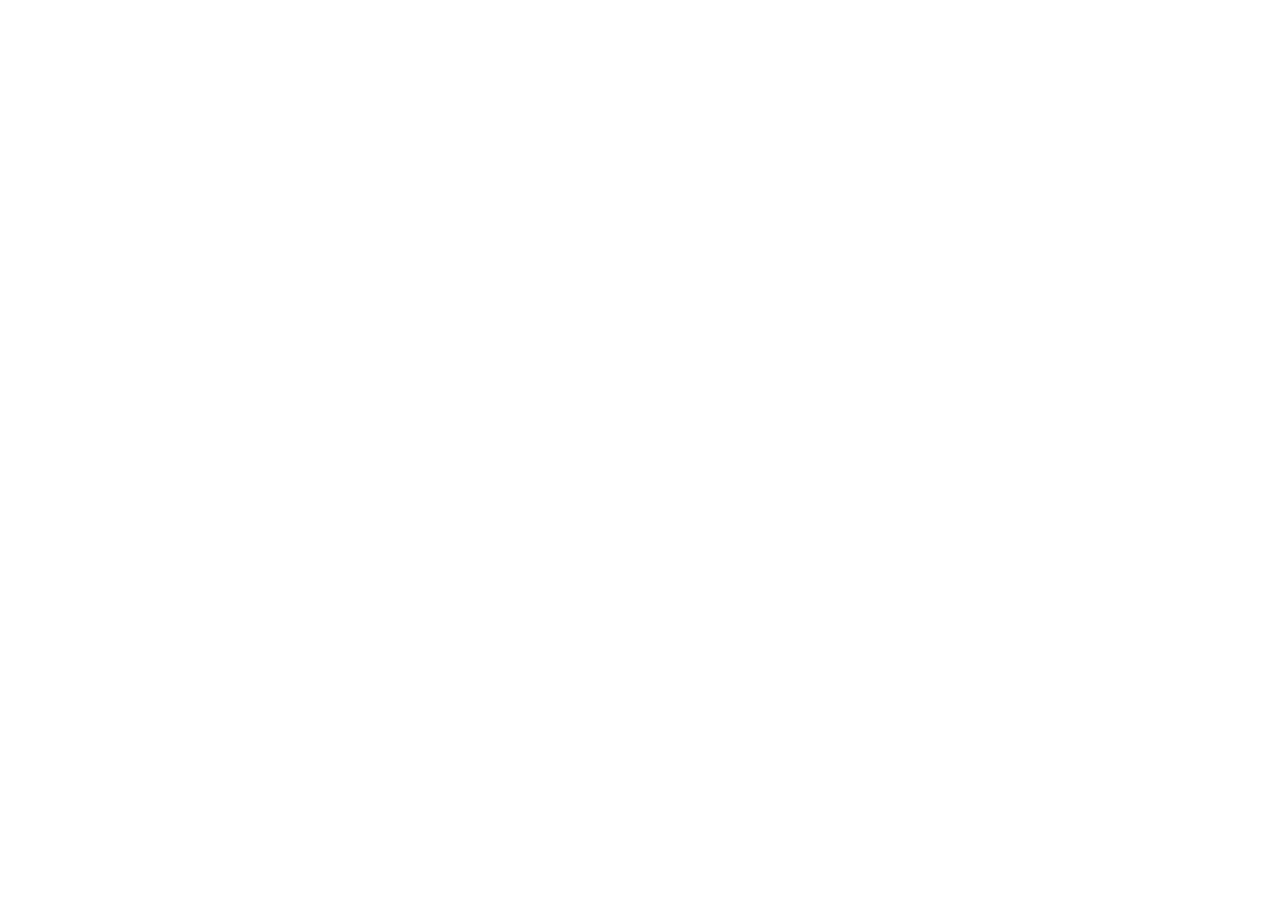
==== pages/index.html @ 053a92be "organização pastas" ====
<!DOCTYPE html>
<html lang="pt-br">
<head>
    <meta charset="UTF-8">
    <meta name="viewport" content="width=device-width, initial-scale=1.0">
    <title>BugOrNot</title>
</head>
<body>
    
</body>
</html>
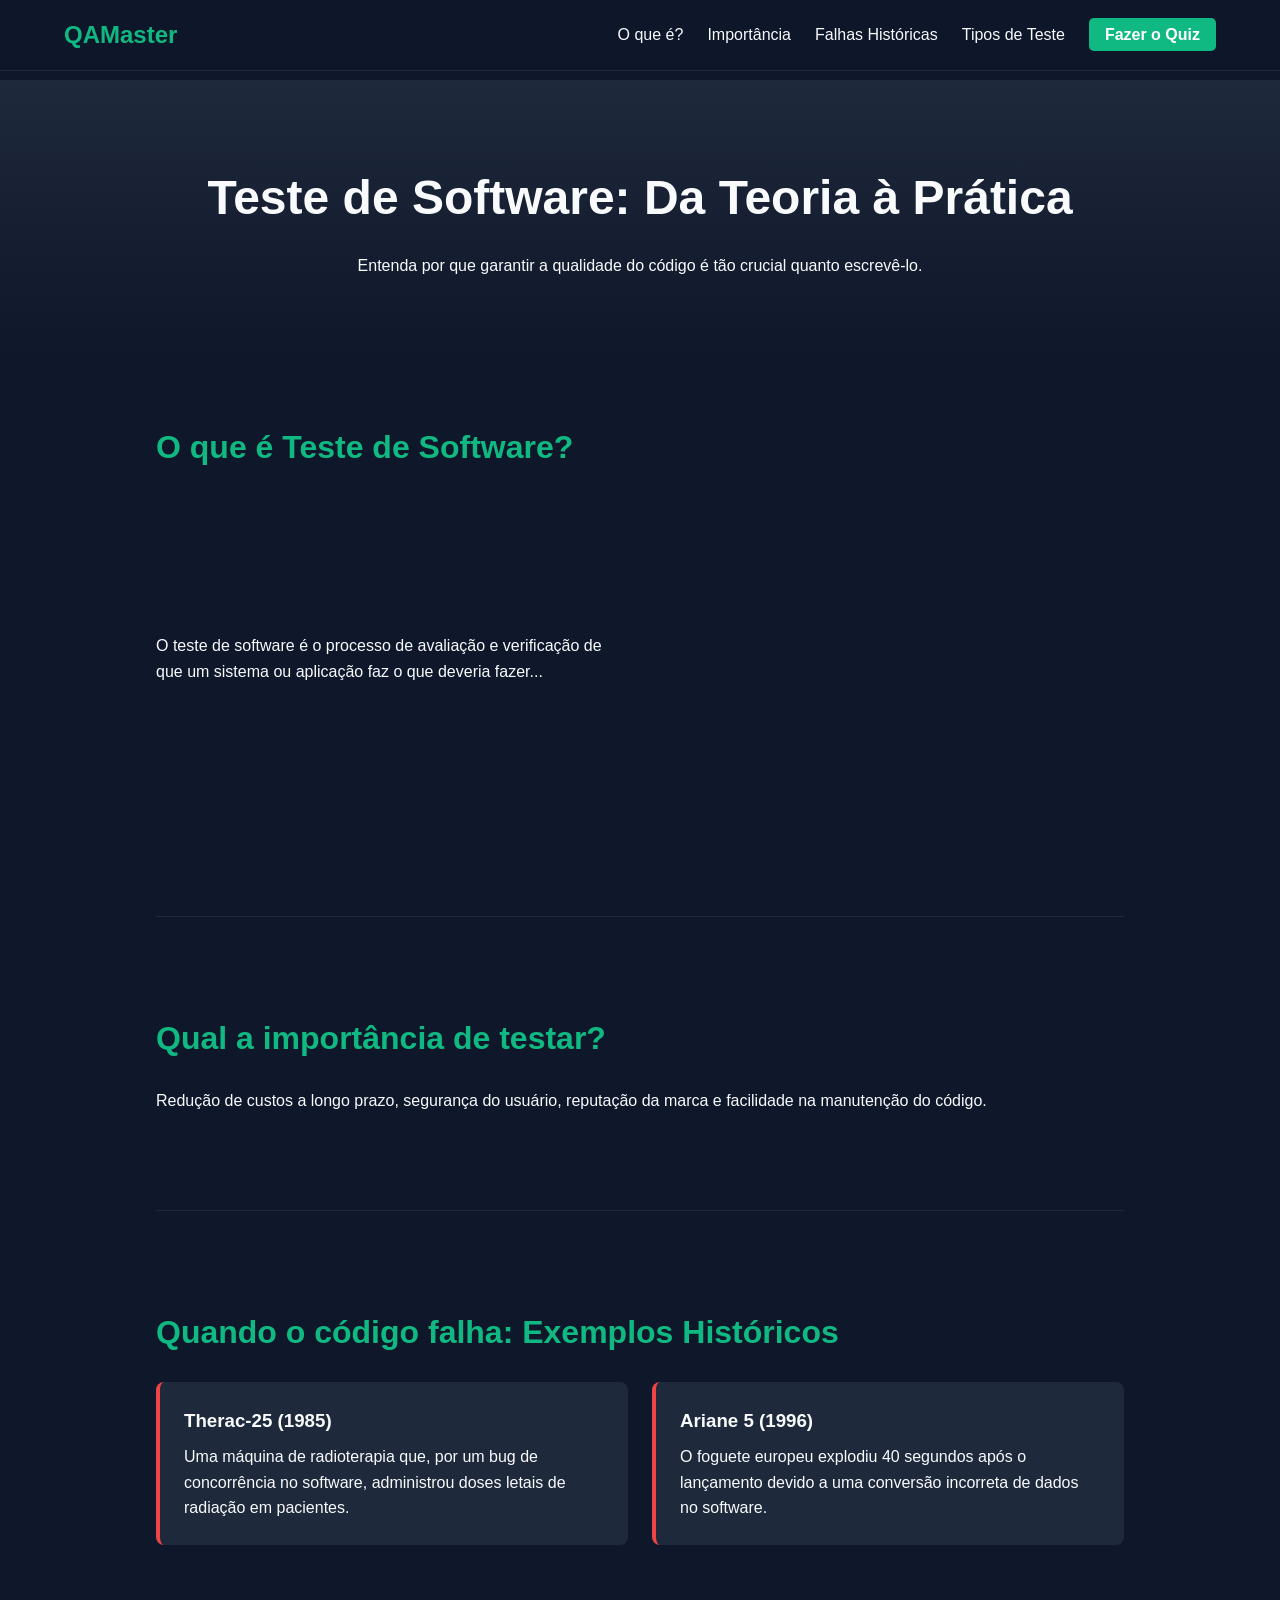
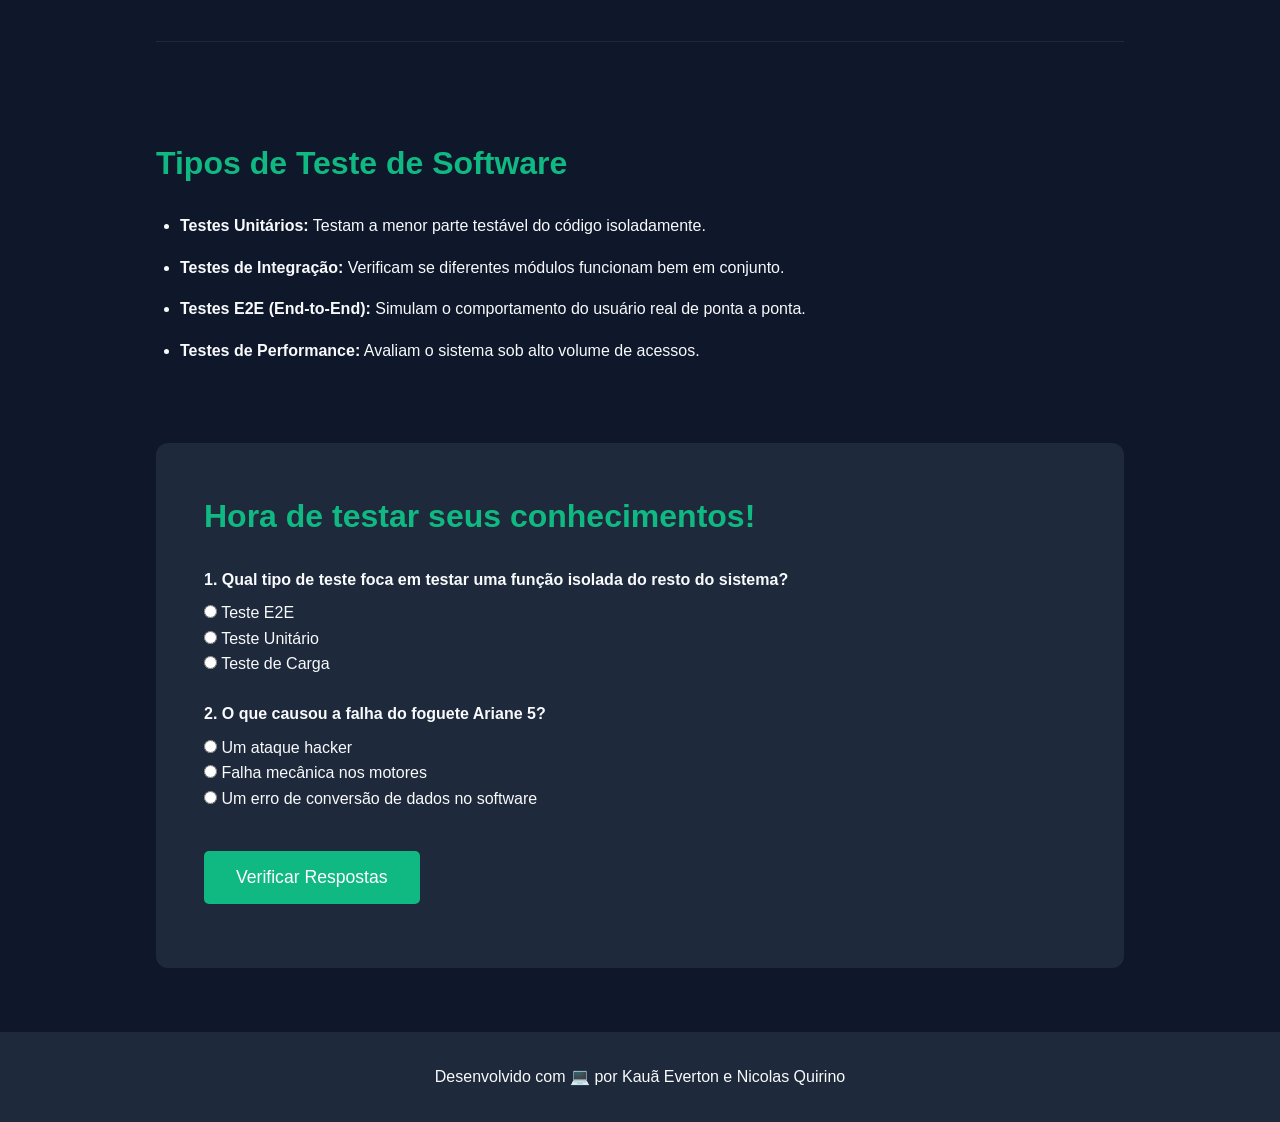
==== commit bac30181: "Estilização Add Style e Organization Files" ====
--- a/pages/index.html
+++ b/pages/index.html
@@ -1,11 +1,95 @@
 <!DOCTYPE html>
-<html lang="pt-br">
+<html lang="pt-BR">
 <head>
     <meta charset="UTF-8">
     <meta name="viewport" content="width=device-width, initial-scale=1.0">
-    <title>BugOrNot</title>
+    <title>QAMaster | O Guia do Teste de Software</title>
+    <!-- Importação do CSS com caminho relativo saindo da pasta pages -->
+    <link rel="stylesheet" href="/assets/CSS/style.css">
 </head>
 <body>
-    
+
+    <!-- Container do Header Dinâmico -->
+    <div id="header-container"></div>
+
+    <!-- Conteúdo Principal da Página -->
+    <main class="container">
+        
+        <section id="o-que-e" class="content-section">
+            <h2>O que é Teste de Software?</h2>
+            <div class="split-layout">
+                <div class="text-content">
+                    <p>O teste de software é o processo de avaliação e verificação de que um sistema ou aplicação faz o que deveria fazer...</p>
+                </div>
+                <div class="video-container">
+                    <iframe width="100%" height="315" src="https://www.youtube.com/embed/SEU_VIDEO_AQUI" title="YouTube video player" frameborder="0" allowfullscreen></iframe>
+                </div>
+            </div>
+        </section>
+
+        <hr class="divider">
+
+        <section id="importancia" class="content-section">
+            <h2>Qual a importância de testar?</h2>
+            <p>Redução de custos a longo prazo, segurança do usuário, reputação da marca e facilidade na manutenção do código.</p>
+        </section>
+
+        <hr class="divider">
+
+        <section id="exemplos" class="content-section">
+            <h2>Quando o código falha: Exemplos Históricos</h2>
+            <div class="cards-grid">
+                <div class="card">
+                    <h3>Therac-25 (1985)</h3>
+                    <p>Uma máquina de radioterapia que, por um bug de concorrência no software, administrou doses letais de radiação em pacientes.</p>
+                </div>
+                <div class="card">
+                    <h3>Ariane 5 (1996)</h3>
+                    <p>O foguete europeu explodiu 40 segundos após o lançamento devido a uma conversão incorreta de dados no software.</p>
+                </div>
+            </div>
+        </section>
+
+        <hr class="divider">
+
+        <section id="tipos" class="content-section">
+            <h2>Tipos de Teste de Software</h2>
+            <ul class="styled-list">
+                <li><strong>Testes Unitários:</strong> Testam a menor parte testável do código isoladamente.</li>
+                <li><strong>Testes de Integração:</strong> Verificam se diferentes módulos funcionam bem em conjunto.</li>
+                <li><strong>Testes E2E (End-to-End):</strong> Simulam o comportamento do usuário real de ponta a ponta.</li>
+                <li><strong>Testes de Performance:</strong> Avaliam o sistema sob alto volume de acessos.</li>
+            </ul>
+        </section>
+
+        <section id="quiz" class="quiz-section">
+            <h2>Hora de testar seus conhecimentos!</h2>
+            <form id="quiz-form">
+                <div class="question">
+                    <p>1. Qual tipo de teste foca em testar uma função isolada do resto do sistema?</p>
+                    <label><input type="radio" name="q1" value="a"> Teste E2E</label><br>
+                    <label><input type="radio" name="q1" value="b"> Teste Unitário</label><br>
+                    <label><input type="radio" name="q1" value="c"> Teste de Carga</label>
+                </div>
+                
+                <div class="question">
+                    <p>2. O que causou a falha do foguete Ariane 5?</p>
+                    <label><input type="radio" name="q2" value="a"> Um ataque hacker</label><br>
+                    <label><input type="radio" name="q2" value="b"> Falha mecânica nos motores</label><br>
+                    <label><input type="radio" name="q2" value="c"> Um erro de conversão de dados no software</label>
+                </div>
+
+                <button type="button" class="btn-submit" onclick="verificarQuiz()">Verificar Respostas</button>
+            </form>
+            <div id="resultado-quiz"></div>
+        </section>
+
+    </main>
+
+    <!-- Container do Footer Dinâmico -->
+    <div id="footer-container"></div>
+
+    <!-- Importação do JS com caminho relativo saindo da pasta pages -->
+    <script src="../assets/JS/script.js"></script>
 </body>
 </html>
--- a/assets/CSS/style.css
+++ b/assets/CSS/style.css
@@ -0,0 +1,186 @@
+/* Variáveis de Cores (Tema Tech/Dark) */
+:root {
+    --bg-color: #0f172a;
+    --text-color: #f8fafc;
+    --primary-color: #10b981; /* Verde "Teste Passou" */
+    --secondary-color: #1e293b;
+    --accent-color: #3b82f6;
+}
+
+/* Reset Básico */
+* {
+    margin: 0;
+    padding: 0;
+    box-sizing: border-box;
+    font-family: 'Segoe UI', Tahoma, Geneva, Verdana, sans-serif;
+}
+
+body {
+    background-color: var(--bg-color);
+    color: var(--text-color);
+    line-height: 1.6;
+}
+
+/* Navegação */
+.navbar {
+    display: flex;
+    justify-content: space-between;
+    align-items: center;
+    padding: 1rem 5%;
+    background-color: rgba(15, 23, 42, 0.9);
+    position: fixed;
+    width: 100%;
+    top: 0;
+    backdrop-filter: blur(10px);
+    z-index: 1000;
+    border-bottom: 1px solid var(--secondary-color);
+}
+
+.logo {
+    font-size: 1.5rem;
+    font-weight: bold;
+    color: var(--primary-color);
+}
+
+.nav-links {
+    list-style: none;
+    display: flex;
+    gap: 1.5rem;
+    align-items: center;
+}
+
+.nav-links a {
+    color: var(--text-color);
+    text-decoration: none;
+    transition: color 0.3s;
+}
+
+.nav-links a:hover {
+    color: var(--primary-color);
+}
+
+.btn-quiz {
+    background-color: var(--primary-color);
+    padding: 0.5rem 1rem;
+    border-radius: 5px;
+    color: #fff !important;
+    font-weight: bold;
+}
+
+/* Hero Section */
+.hero {
+    margin-top: 80px;
+    text-align: center;
+    padding: 5rem 1rem;
+    background: linear-gradient(180deg, var(--secondary-color) 0%, var(--bg-color) 100%);
+}
+
+.hero h1 {
+    font-size: 3rem;
+    margin-bottom: 1rem;
+}
+
+/* Estrutura Principal */
+.container {
+    max-width: 1000px;
+    margin: 0 auto;
+    padding: 0 1rem;
+}
+
+.content-section {
+    padding: 4rem 0;
+    scroll-margin-top: 80px; /* Evita que o menu fixo cubra o título ao clicar na âncora */
+}
+
+h2 {
+    color: var(--primary-color);
+    margin-bottom: 1.5rem;
+    font-size: 2rem;
+}
+
+/* Layout Texto + Vídeo */
+.split-layout {
+    display: flex;
+    gap: 2rem;
+    align-items: center;
+}
+
+.text-content, .video-container {
+    flex: 1;
+}
+
+.divider {
+    border: 0;
+    height: 1px;
+    background: var(--secondary-color);
+    margin: 2rem 0;
+}
+
+/* Grid de Cards */
+.cards-grid {
+    display: grid;
+    grid-template-columns: repeat(auto-fit, minmax(300px, 1fr));
+    gap: 1.5rem;
+}
+
+.card {
+    background-color: var(--secondary-color);
+    padding: 1.5rem;
+    border-radius: 8px;
+    border-left: 4px solid #ef4444; /* Vermelho para indicar falha */
+}
+
+.card h3 {
+    margin-bottom: 0.5rem;
+}
+
+/* Lista Estilizada */
+.styled-list li {
+    margin-bottom: 1rem;
+    margin-left: 1.5rem;
+}
+
+/* Seção de Quiz */
+.quiz-section {
+    background-color: var(--secondary-color);
+    padding: 3rem;
+    border-radius: 12px;
+    margin-bottom: 4rem;
+}
+
+.question {
+    margin-bottom: 1.5rem;
+}
+
+.question p {
+    font-weight: bold;
+    margin-bottom: 0.5rem;
+}
+
+.btn-submit {
+    background-color: var(--primary-color);
+    color: #fff;
+    border: none;
+    padding: 1rem 2rem;
+    font-size: 1.1rem;
+    border-radius: 5px;
+    cursor: pointer;
+    margin-top: 1rem;
+    transition: background 0.3s;
+}
+
+.btn-submit:hover {
+    background-color: #059669;
+}
+
+#resultado-quiz {
+    margin-top: 1rem;
+    font-size: 1.2rem;
+    font-weight: bold;
+}
+
+footer {
+    text-align: center;
+    padding: 2rem;
+    background-color: var(--secondary-color);
+}
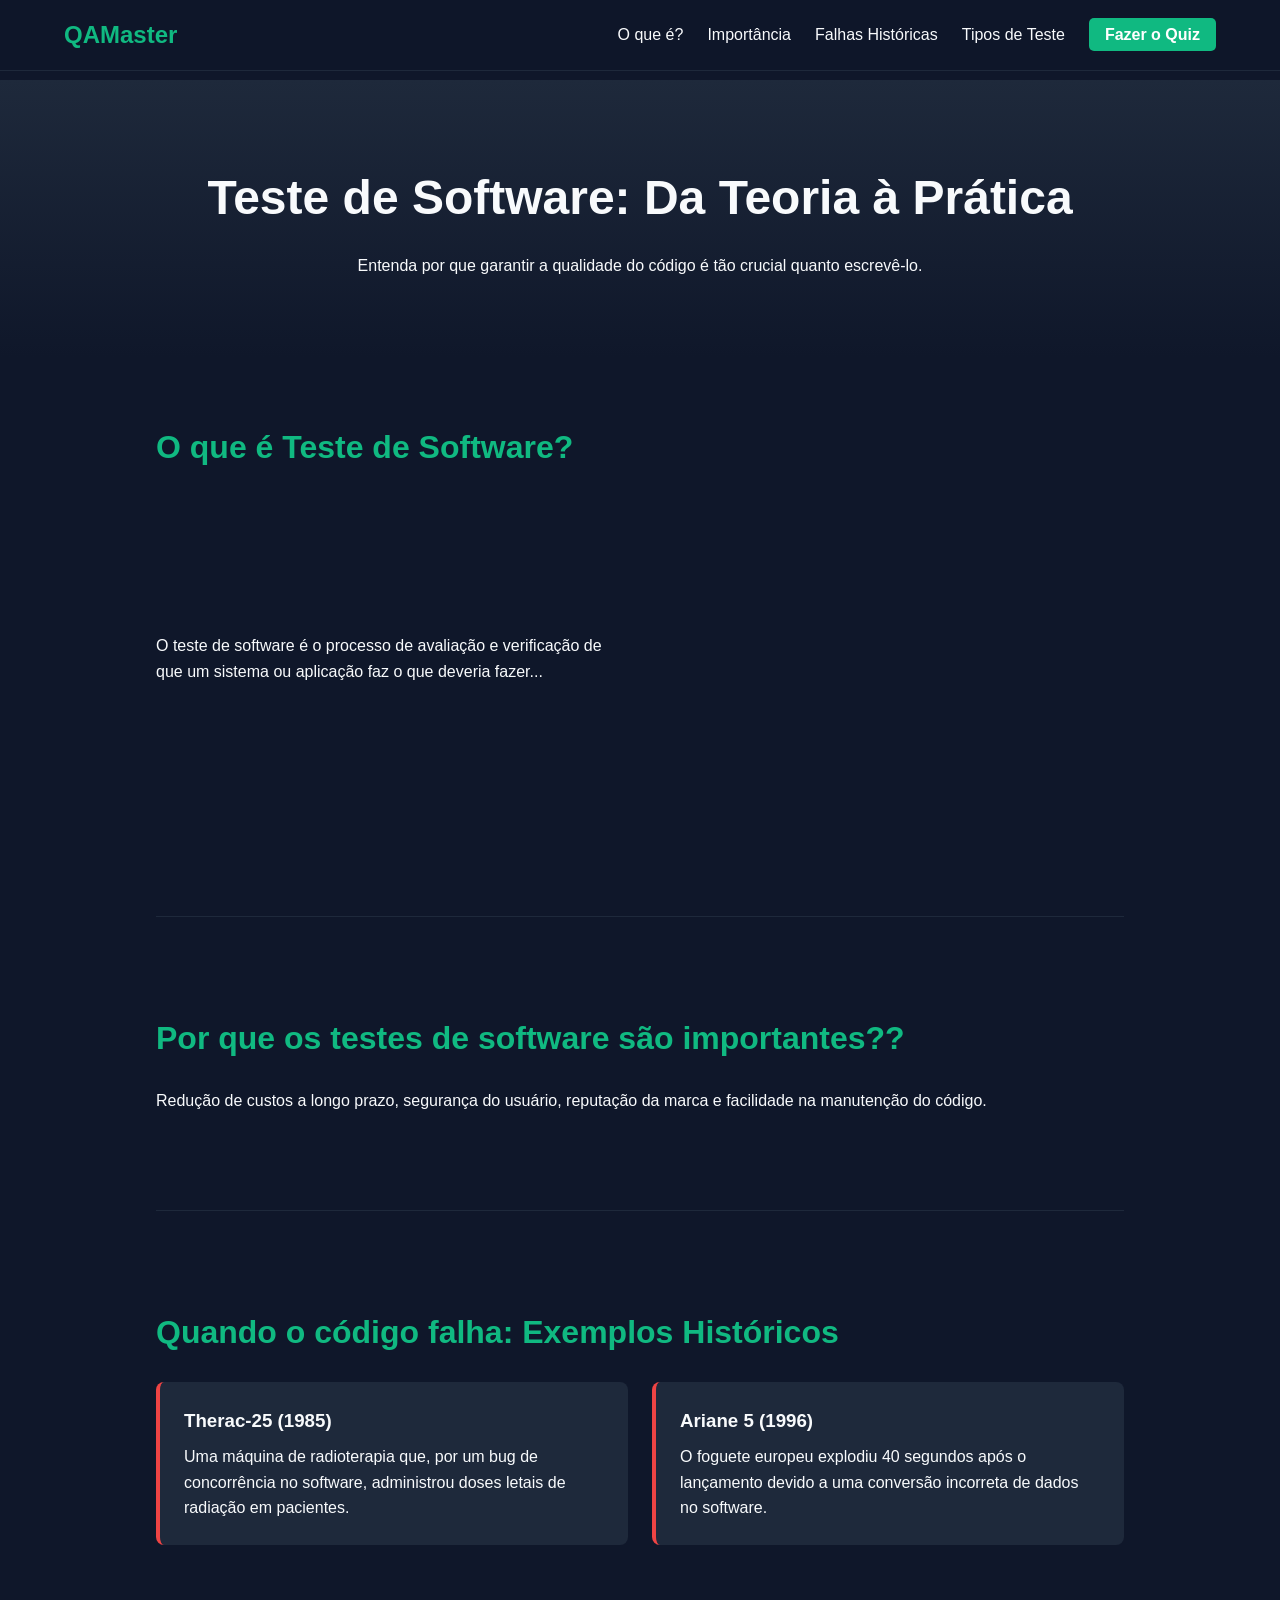
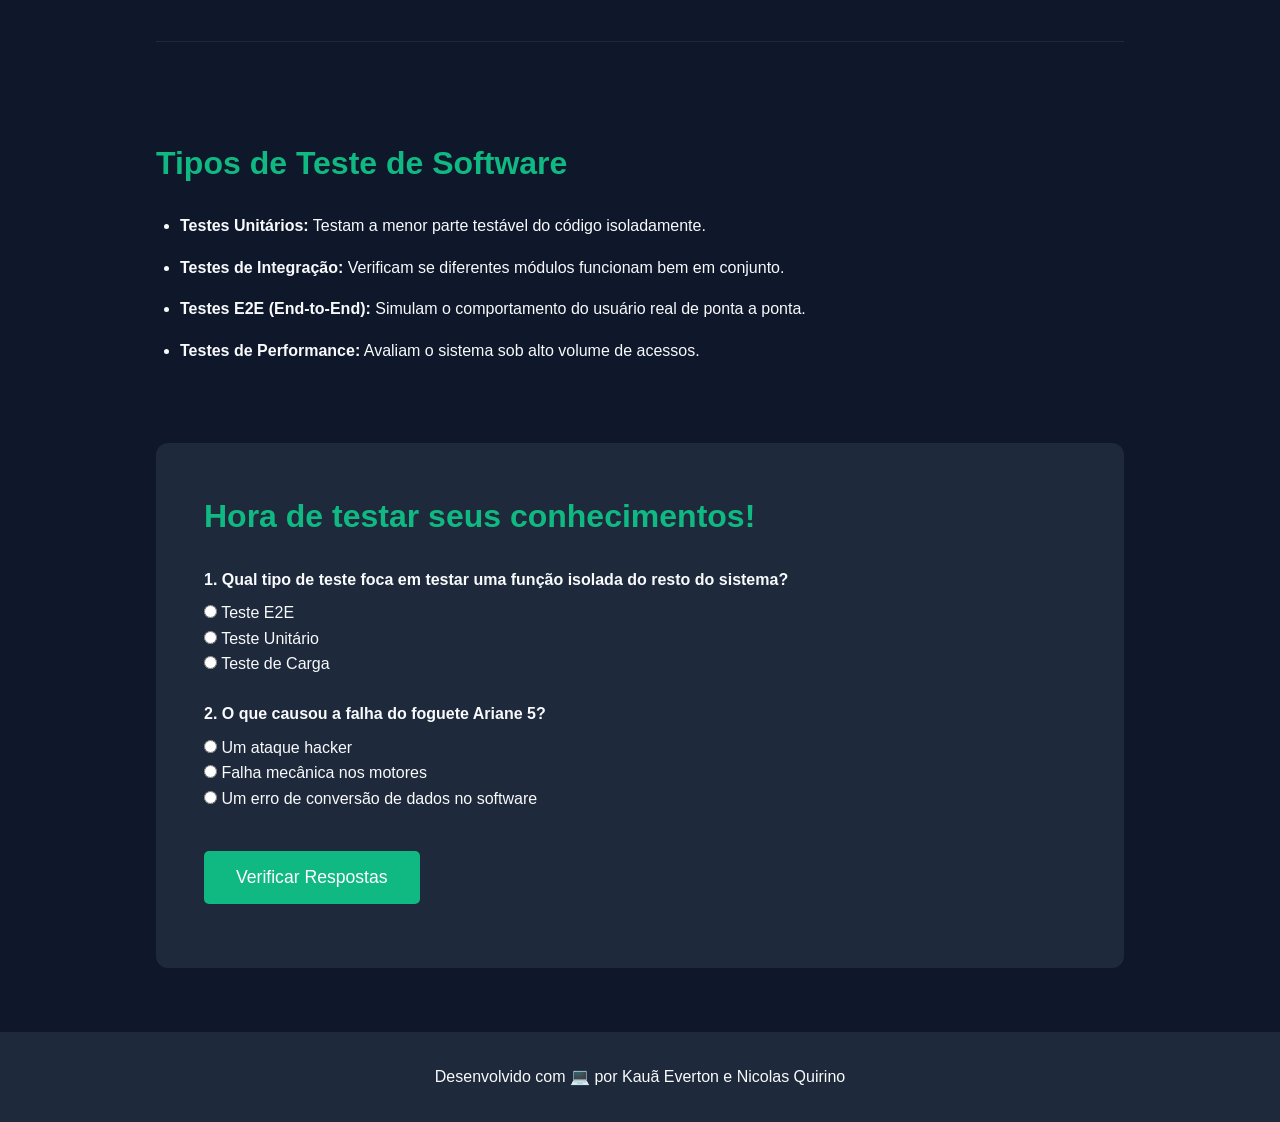
==== commit e2ed9969: "upload video teste QA video de QA" ====
--- a/pages/index.html
+++ b/pages/index.html
@@ -3,7 +3,7 @@
 <head>
     <meta charset="UTF-8">
     <meta name="viewport" content="width=device-width, initial-scale=1.0">
-    <title>QAMaster | O Guia do Teste de Software</title>
+    <title>BugOrNot | O Guia do Teste de Software</title>
     <!-- Importação do CSS com caminho relativo saindo da pasta pages -->
     <link rel="stylesheet" href="/assets/CSS/style.css">
 </head>
@@ -22,7 +22,7 @@
                     <p>O teste de software é o processo de avaliação e verificação de que um sistema ou aplicação faz o que deveria fazer...</p>
                 </div>
                 <div class="video-container">
-                    <iframe width="100%" height="315" src="https://www.youtube.com/embed/SEU_VIDEO_AQUI" title="YouTube video player" frameborder="0" allowfullscreen></iframe>
+                    <iframe width="100%" height="315" src="https://www.youtube.com/embed/NnamjfPYuiY?si=nQXIBJLtwQAOxRSI" title="YouTube video player" frameborder="0" allowfullscreen></iframe>
                 </div>
             </div>
         </section>
@@ -30,7 +30,7 @@
         <hr class="divider">
 
         <section id="importancia" class="content-section">
-            <h2>Qual a importância de testar?</h2>
+            <h2>Por que os testes de software são importantes??</h2>
             <p>Redução de custos a longo prazo, segurança do usuário, reputação da marca e facilidade na manutenção do código.</p>
         </section>
 
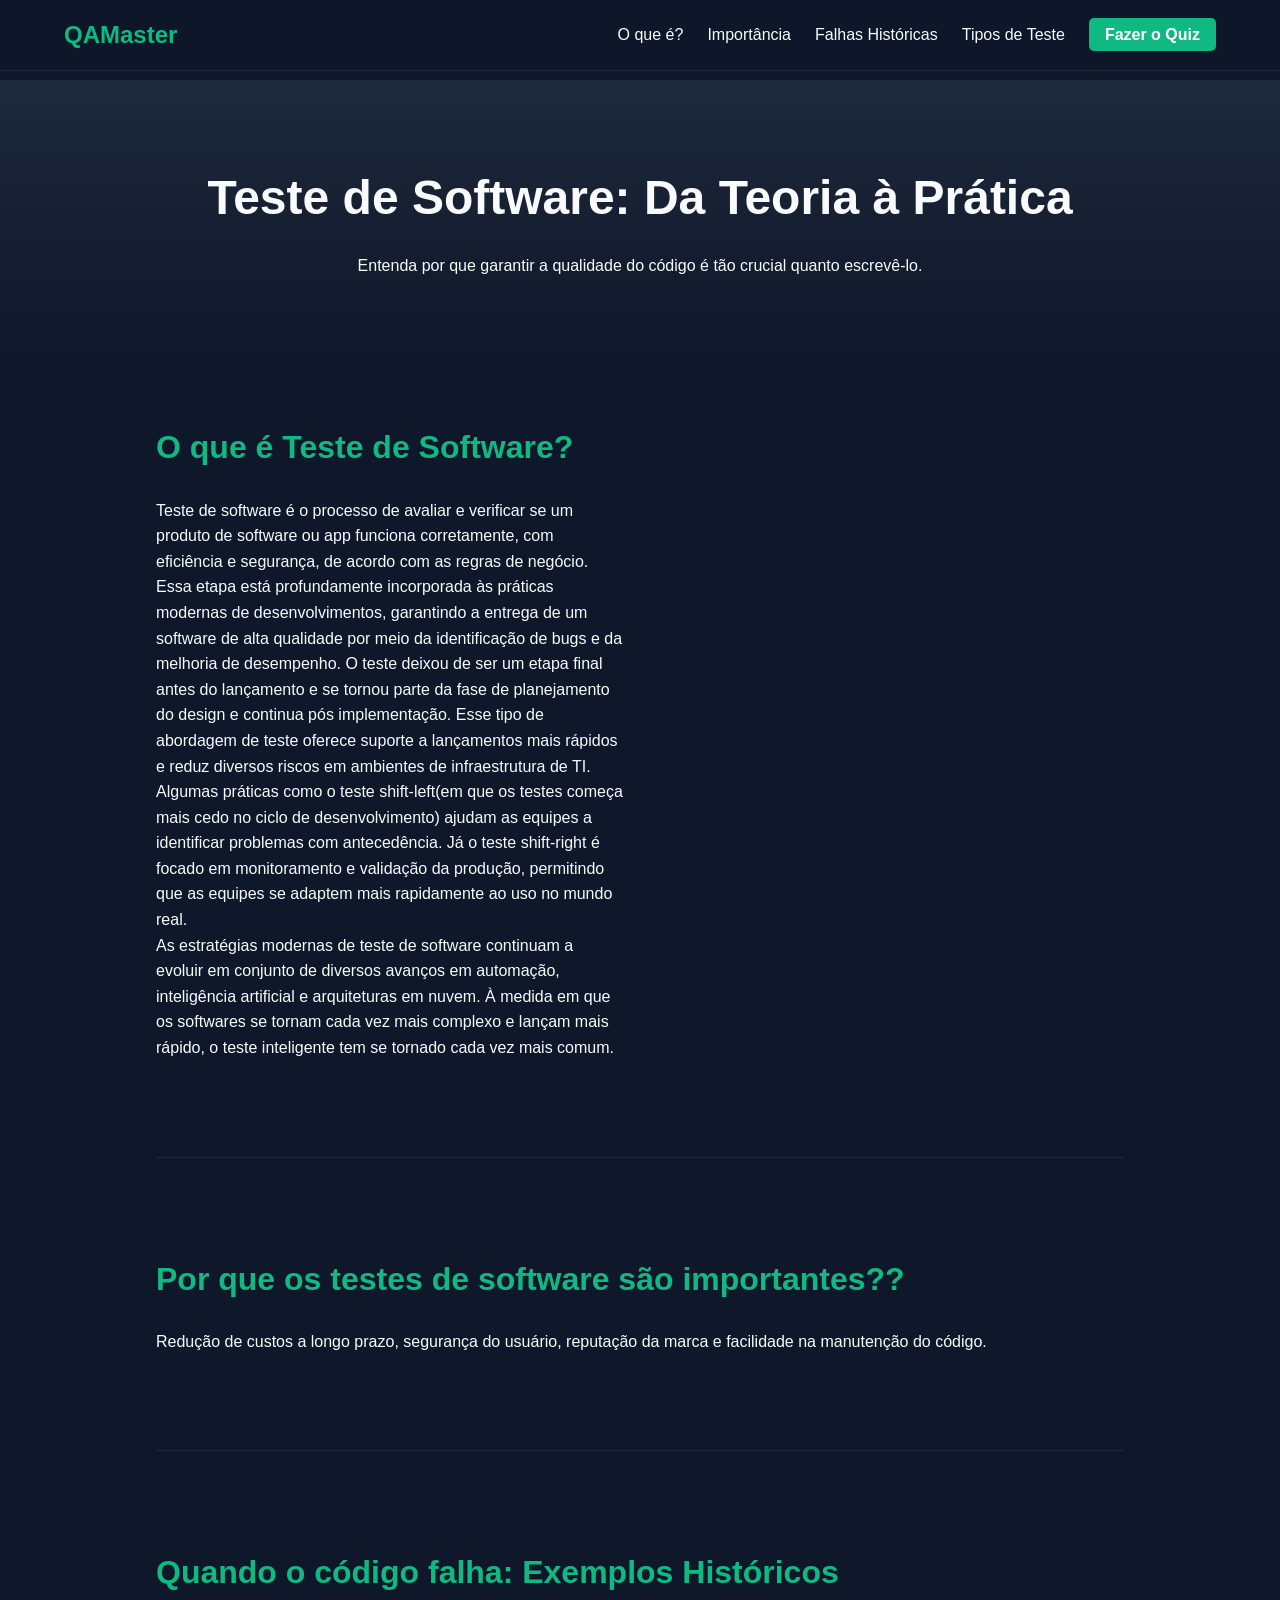
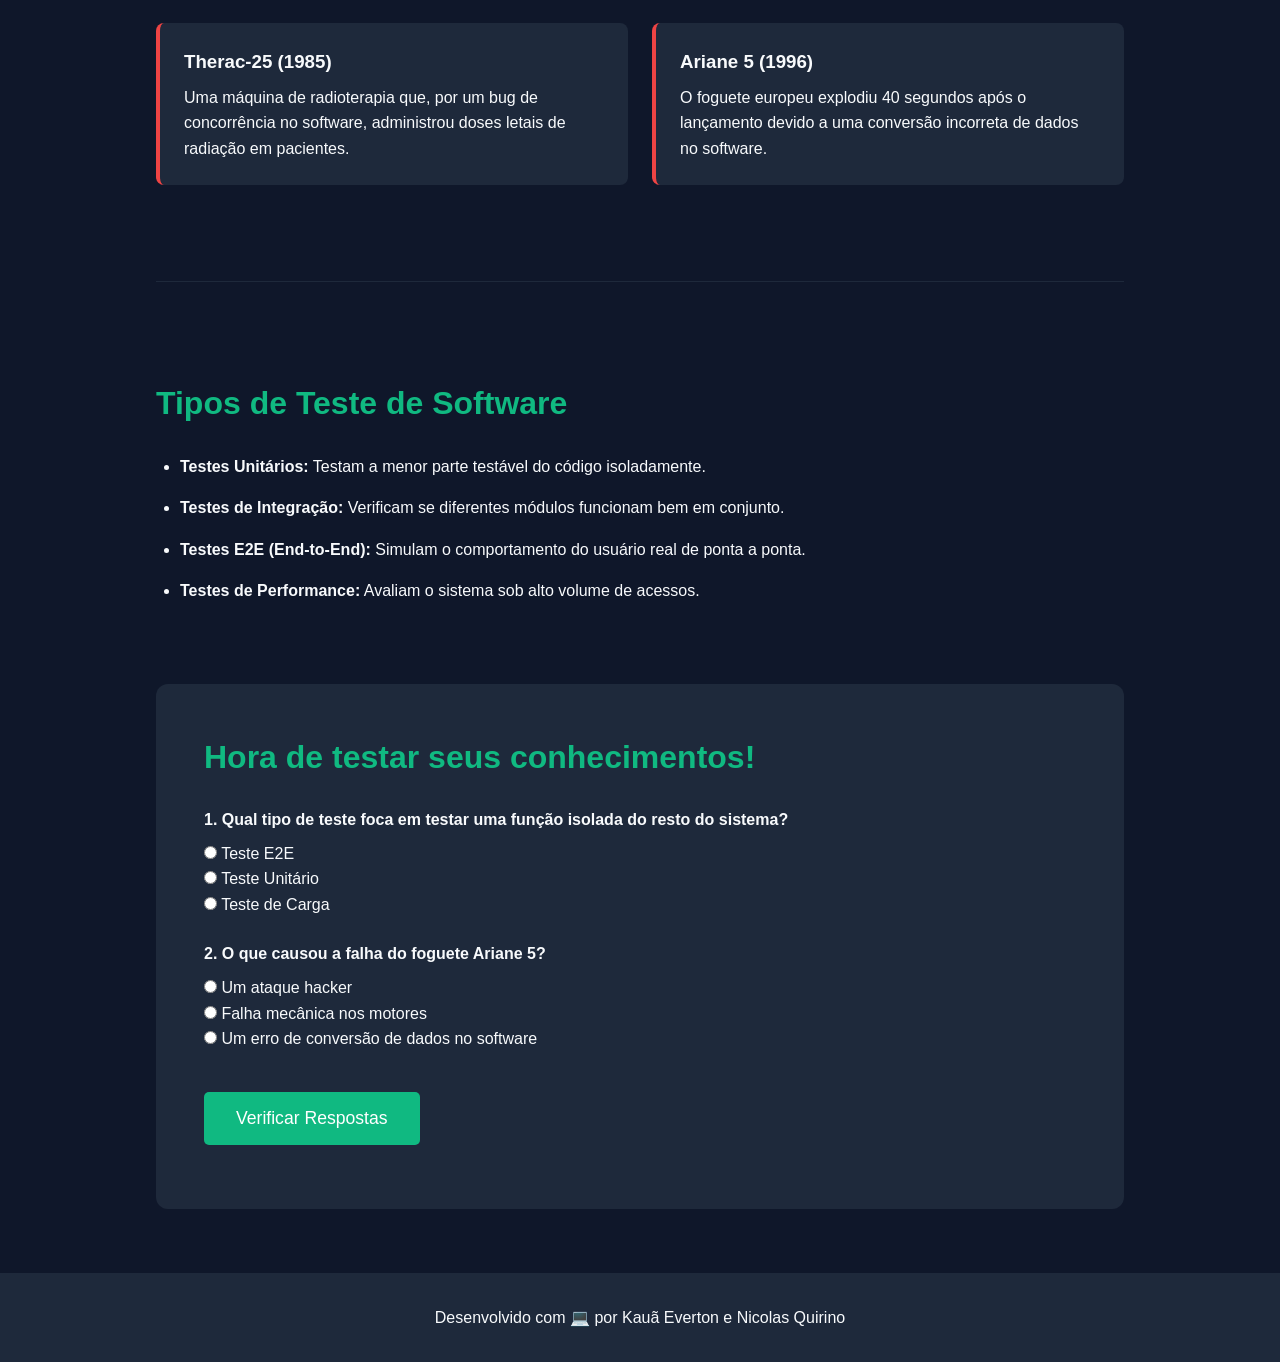
==== commit 3e3a2bee: "Texto doq é teste de software" ====
--- a/pages/index.html
+++ b/pages/index.html
@@ -19,7 +19,12 @@
             <h2>O que é Teste de Software?</h2>
             <div class="split-layout">
                 <div class="text-content">
-                    <p>O teste de software é o processo de avaliação e verificação de que um sistema ou aplicação faz o que deveria fazer...</p>
+                    
+                    <p>Teste de software é o processo de avaliar e verificar se um produto de software ou app funciona corretamente, com eficiência e segurança, de acordo com as regras de negócio.</p>
+
+                    <p>Essa etapa está profundamente incorporada às práticas modernas de desenvolvimentos, garantindo a entrega de um software de alta qualidade por meio da identificação de bugs e da melhoria de desempenho. O teste deixou de ser um etapa final antes do lançamento e se tornou parte da fase de planejamento do design e continua pós implementação. Esse tipo de abordagem de teste oferece suporte a lançamentos mais rápidos e reduz diversos riscos em ambientes de infraestrutura de TI. Algumas práticas como o teste shift-left(em que os testes começa mais cedo no ciclo de desenvolvimento) ajudam as equipes a identificar problemas com antecedência. Já o teste shift-right é focado em monitoramento e validação da produção, permitindo que as equipes se adaptem mais rapidamente ao uso no mundo real.</p>
+
+                    <p>As estratégias modernas de teste de software continuam a evoluir em conjunto de diversos avanços em automação, inteligência artificial e arquiteturas em nuvem. À medida em que os softwares se tornam cada vez mais complexo e lançam mais rápido, o teste inteligente tem se tornado cada vez mais comum.</p>
                 </div>
                 <div class="video-container">
                     <iframe width="100%" height="315" src="https://www.youtube.com/embed/NnamjfPYuiY?si=nQXIBJLtwQAOxRSI" title="YouTube video player" frameborder="0" allowfullscreen></iframe>
--- a/assets/CSS/style.css
+++ b/assets/CSS/style.css
@@ -183,4 +183,4 @@
     text-align: center;
     padding: 2rem;
     background-color: var(--secondary-color);
-}+}
